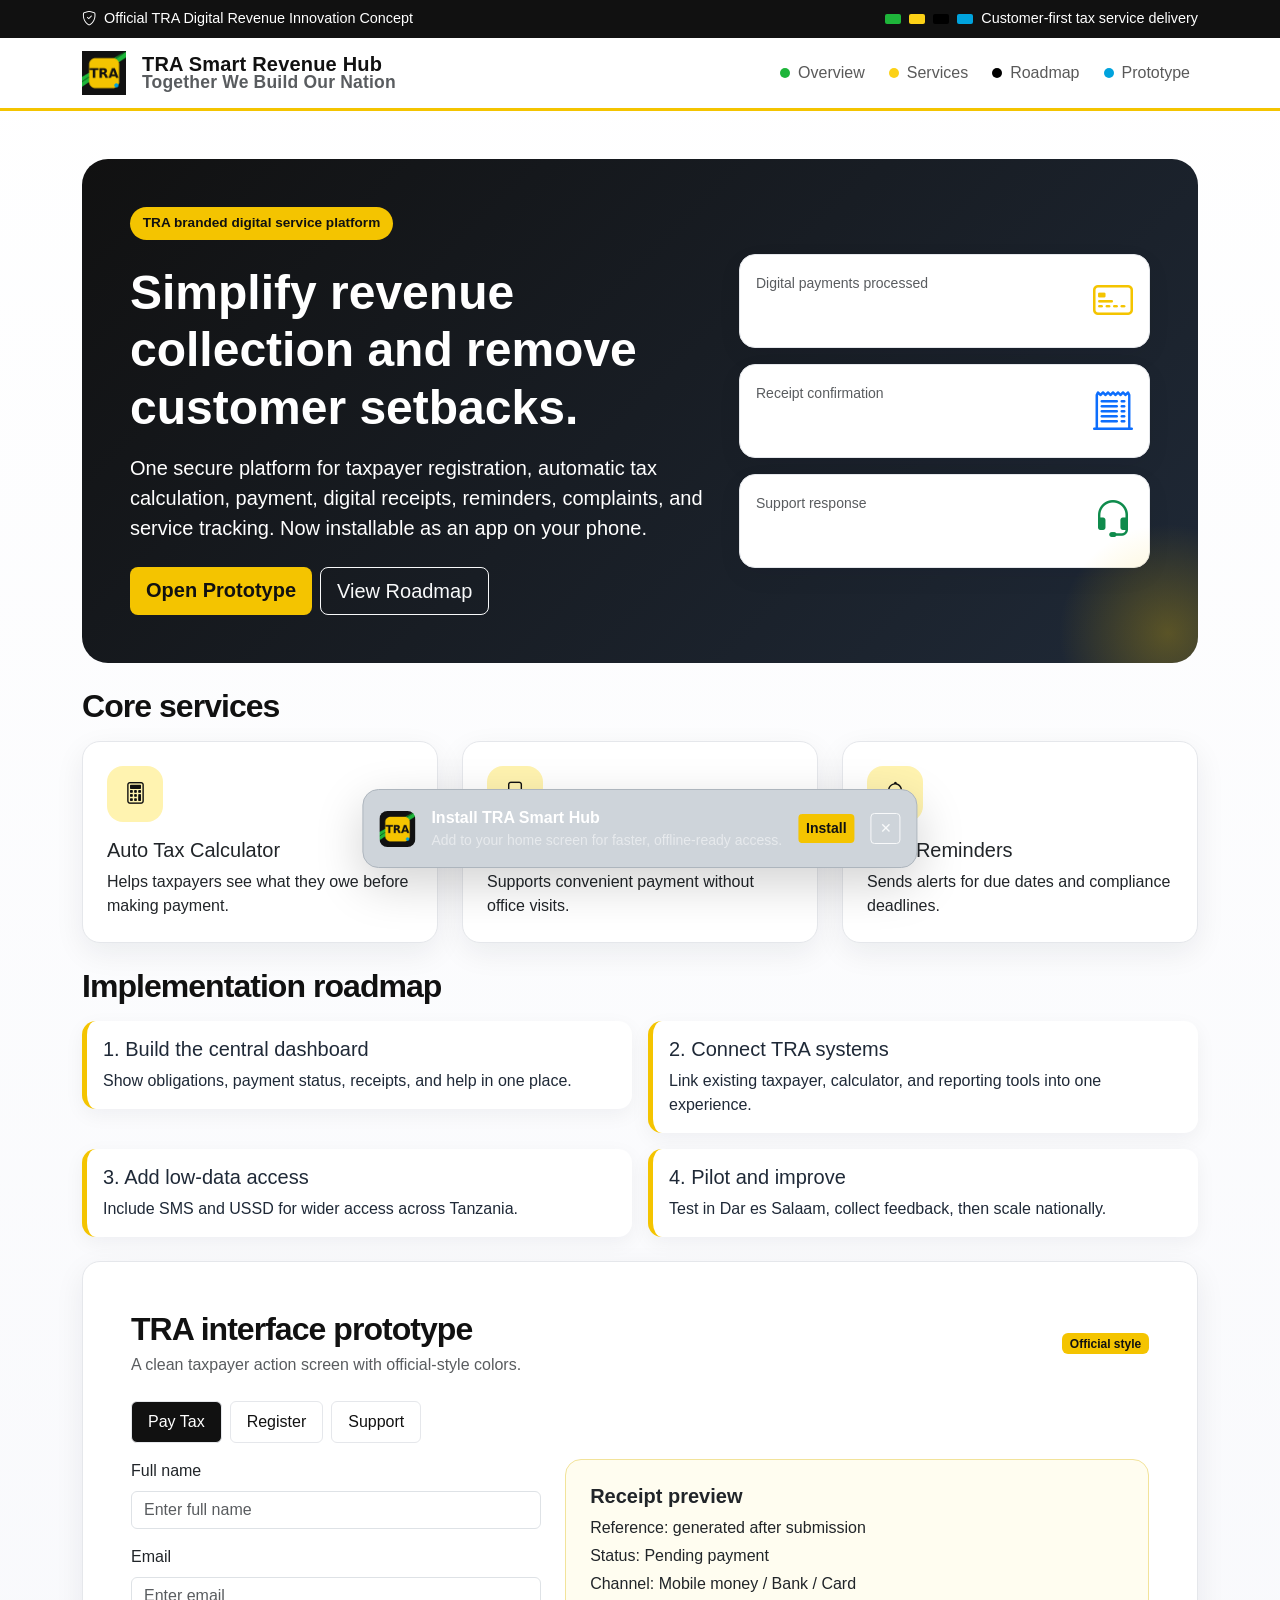
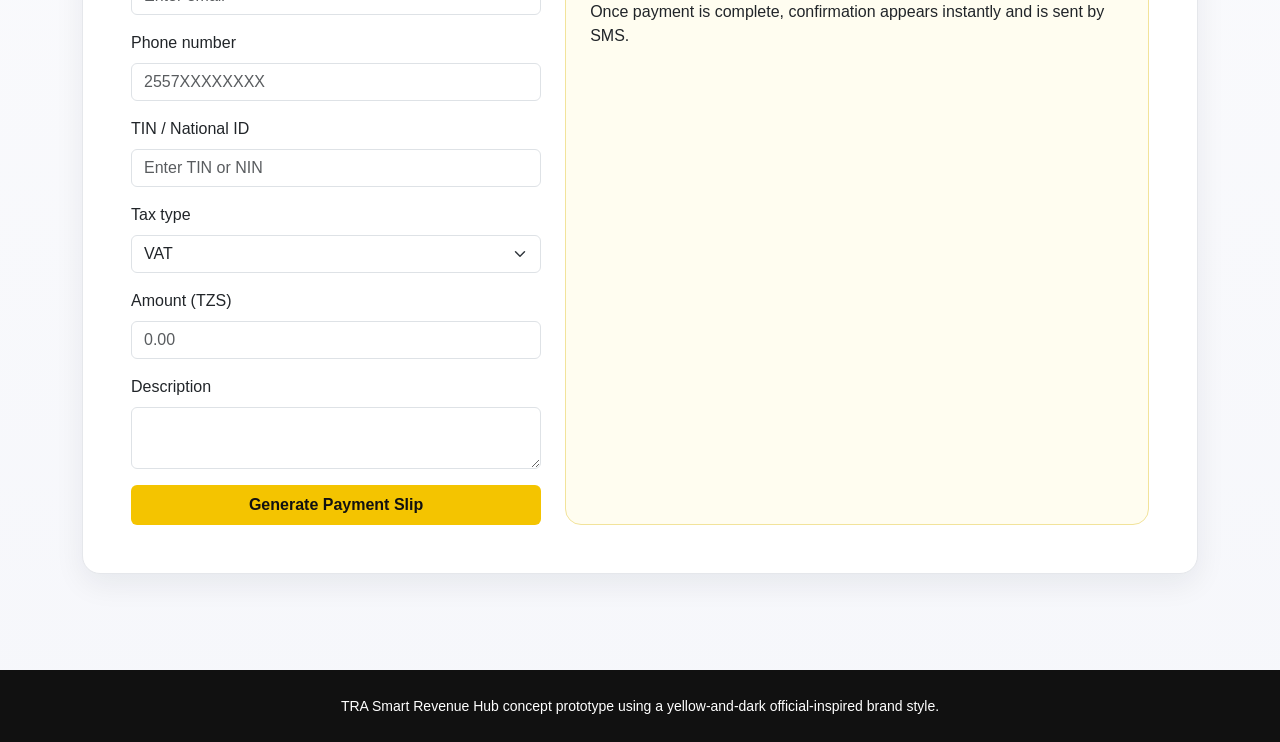
==== index.html @ e72dc8fc "Add files via upload" ====
<!DOCTYPE html>
<html lang="en">
<head>
  <meta charset="UTF-8" />
  <meta name="viewport" content="width=device-width, initial-scale=1.0, viewport-fit=cover" />
  <title>TRA Smart Revenue Hub</title>
  <meta name="description" content="Official-style TRA digital revenue platform for taxpayer registration, tax calculation, payment, digital receipts, and service tracking across Tanzania." />

  <!-- ===================== PWA: Web App Manifest ===================== -->
  <link rel="manifest" href="manifest.json" />

  <!-- ===================== PWA: Theme + Status Bar Colors ===================== -->
  <meta name="theme-color" content="#f4c400" />
  <meta name="background-color" content="#f6f7fb" />

  <!-- ===================== PWA: iOS / Apple-specific tags ===================== -->
  <!-- iOS Safari does not read manifest.json fully, so these tags are required for a native-like install -->
  <meta name="apple-mobile-web-app-capable" content="yes" />
  <meta name="apple-mobile-web-app-status-bar-style" content="black-translucent" />
  <meta name="apple-mobile-web-app-title" content="TRA Smart Hub" />
  <link rel="apple-touch-icon" href="assets/icons/apple-touch-icon.png" />

  <!-- ===================== PWA: Favicons ===================== -->
  <link rel="icon" type="image/png" sizes="32x32" href="assets/icons/favicon-32.png" />
  <link rel="icon" type="image/png" sizes="16x16" href="assets/icons/favicon-16.png" />

  <!-- ===================== PWA: Windows Tile ===================== -->
  <meta name="msapplication-TileColor" content="#f4c400" />
  <meta name="msapplication-TileImage" content="assets/icons/icon-192.png" />

  <link href="https://cdn.jsdelivr.net/npm/bootstrap@5.3.3/dist/css/bootstrap.min.css" rel="stylesheet">
  <link href="https://cdn.jsdelivr.net/npm/bootstrap-icons@1.11.3/font/bootstrap-icons.min.css" rel="stylesheet">
  <style>
    :root {
      --tra-yellow: #f4c400;
      --tra-yellow-soft: #fff3b0;
      --tra-dark: #111111;
      --tra-dark-2: #1f2937;
      --tra-bg: #f6f7fb;
      --tra-border: #e5e7eb;
      --tra-success: #0f8b4c;
      --tz-green: #1EB53A;
      --tz-yellow: #FCD116;
      --tz-black: #000000;
      --tz-blue: #00A3DD;
    }

    body {
      background: linear-gradient(180deg, #ffffff 0%, var(--tra-bg) 100%);
      color: #1f2937;
      font-family: Arial, Helvetica, sans-serif;
    }

    .tra-topbar {
      background: var(--tra-dark);
      color: #fff;
      font-size: .9rem;
    }

    .tra-navbar {
      background: #fff;
      border-bottom: 3px solid var(--tra-yellow);
    }

    .tra-brand {
      font-weight: 800;
      letter-spacing: .2px;
      color: var(--tra-dark);
      text-decoration: none;
    }

    .hero {
      background: linear-gradient(135deg, var(--tra-dark), var(--tra-dark-2));
      color: #fff;
      border-radius: 26px;
      overflow: hidden;
      position: relative;
    }

    .hero::after {
      content: "";
      position: absolute;
      inset: auto -80px -80px auto;
      width: 220px;
      height: 220px;
      background: radial-gradient(circle, rgba(244,196,0,.28) 0%, rgba(244,196,0,0) 70%);
    }

    .hero-badge {
      display: inline-block;
      background: var(--tra-yellow);
      color: #111;
      font-weight: 800;
      padding: .4rem .8rem;
      border-radius: 999px;
      font-size: .85rem;
    }

    .soft-card {
      border: 1px solid var(--tra-border);
      border-radius: 18px;
      box-shadow: 0 10px 30px rgba(17, 24, 39, 0.07);
    }

    .icon-box {
      width: 56px;
      height: 56px;
      border-radius: 16px;
      display: grid;
      place-items: center;
      background: var(--tra-yellow-soft);
      color: var(--tra-dark);
      font-size: 1.4rem;
      margin-bottom: 1rem;
    }

    .step {
      border-left: 5px solid var(--tra-yellow);
      background: #fff;
      border-radius: 14px;
      padding: 1rem;
      box-shadow: 0 6px 20px rgba(17,24,39,.05);
    }

    .mini-stat {
      background: #fff;
      border-radius: 16px;
      padding: 1rem;
      box-shadow: 0 8px 24px rgba(17,24,39,.06);
      border: 1px solid var(--tra-border);
    }

    .nav-pills .nav-link {
      color: var(--tra-dark);
      background: #fff;
      border: 1px solid var(--tra-border);
      margin-right: .5rem;
    }

    .nav-pills .nav-link.active {
      background: var(--tra-dark);
      color: #fff;
    }

    .btn-tra {
      background: var(--tra-dark);
      color: #fff;
      border: 0;
      font-weight: 700;
    }

    .btn-tra:hover {
      background: #000;
      color: #fff;
    }

    .btn-tra-yellow {
      background: var(--tra-yellow);
      color: #111;
      border: 0;
      font-weight: 800;
    }

    .btn-tra-yellow:hover {
      background: #e0b800;
      color: #111;
    }

    .section-title {
      font-weight: 900;
      letter-spacing: -.03em;
      color: var(--tra-dark);
    }

    .footer-bar {
      background: var(--tra-dark);
      color: #fff;
    }

    .form-control:focus,
    .form-select:focus {
      border-color: var(--tra-yellow);
      box-shadow: 0 0 0 .2rem rgba(244,196,0,.18);
    }

    .badge-tra {
      background: var(--tra-yellow);
      color: #111;
      font-weight: 800;
    }

    .support-box {
      background: linear-gradient(135deg, #fff, #fff9d6);
      border: 1px solid #f1e39b;
      border-radius: 18px;
    }

    .flag-strip {
      width: 16px;
      height: 10px;
      display: inline-block;
      border-radius: 2px;
    }

    .flag-dot {
      width: 10px;
      height: 10px;
      display: inline-block;
      border-radius: 50%;
    }

    .flag-green { background: var(--tz-green); }
    .flag-yellow { background: var(--tz-yellow); }
    .flag-black { background: var(--tz-black); }
    .flag-blue { background: var(--tz-blue); }

    /* Install banner for the PWA */
    #installBanner {
      position: fixed;
      bottom: 16px;
      left: 50%;
      transform: translateX(-50%);
      z-index: 1080;
      max-width: 92%;
      display: none;
    }
  </style>
</head>
<body>
  <div class="tra-topbar py-2">
    <div class="container d-flex justify-content-between align-items-center flex-wrap gap-2">
      <div><i class="bi bi-shield-check me-2"></i>Official TRA Digital Revenue Innovation Concept</div>
      <div class="d-flex align-items-center gap-2">
        <span class="flag-strip flag-green"></span>
        <span class="flag-strip flag-yellow"></span>
        <span class="flag-strip flag-black"></span>
        <span class="flag-strip flag-blue"></span>
        <span>Customer-first tax service delivery</span>
      </div>
    </div>
  </div>

  <nav class="navbar navbar-expand-lg tra-navbar sticky-top">
    <div class="container">
      <a class="navbar-brand tra-brand d-flex align-items-center gap-3" href="#">
        <img
          src="assets/icons/icon-192.png"
          alt="TRA logo"
          width="44"
          height="44"
          style="object-fit: contain;"
        >
        <div class="d-flex flex-column lh-1">
          <span class="fw-bold">TRA Smart Revenue Hub</span>
          <small class="text-muted">Together We Build Our Nation</small>
        </div>
      </a>
      <button class="navbar-toggler" type="button" data-bs-toggle="collapse" data-bs-target="#navMenu">
        <span class="navbar-toggler-icon"></span>
      </button>
      <div class="collapse navbar-collapse" id="navMenu">
        <ul class="navbar-nav ms-auto align-items-lg-center gap-lg-2">
          <li class="nav-item">
            <a class="nav-link d-flex align-items-center gap-2" href="#overview">
              <span class="flag-dot flag-green"></span> Overview
            </a>
          </li>
          <li class="nav-item">
            <a class="nav-link d-flex align-items-center gap-2" href="#services">
              <span class="flag-dot flag-yellow"></span> Services
            </a>
          </li>
          <li class="nav-item">
            <a class="nav-link d-flex align-items-center gap-2" href="#build">
              <span class="flag-dot flag-black"></span> Roadmap
            </a>
          </li>
          <li class="nav-item">
            <a class="nav-link d-flex align-items-center gap-2" href="#prototype">
              <span class="flag-dot flag-blue"></span> Prototype
            </a>
          </li>
        </ul>
      </div>
    </div>
  </nav>

  <main class="container py-4 py-lg-5">
    <section id="overview" class="hero p-4 p-lg-5 mb-4">
      <div class="row align-items-center g-4 position-relative">
        <div class="col-lg-7">
          <span class="hero-badge mb-3">TRA branded digital service platform</span>
          <h1 class="display-5 fw-bold mt-2">Simplify revenue collection and remove customer setbacks.</h1>
          <p class="lead mt-3 mb-4">
            One secure platform for taxpayer registration, automatic tax calculation, payment, digital receipts,
            reminders, complaints, and service tracking. Now installable as an app on your phone.
          </p>
          <div class="d-flex gap-2 flex-wrap">
            <a href="#prototype" class="btn btn-tra-yellow btn-lg">Open Prototype</a>
            <a href="#build" class="btn btn-outline-light btn-lg">View Roadmap</a>
          </div>
        </div>
        <div class="col-lg-5">
          <div class="mini-stat mb-3">
            <div class="d-flex justify-content-between align-items-center">
              <div>
                <div class="text-muted small">Digital payments processed</div>
                <div class="h3 fw-bold mb-0">Fast</div>
              </div>
              <i class="bi bi-credit-card-2-front fs-1" style="color: var(--tra-yellow);"></i>
            </div>
          </div>
          <div class="mini-stat mb-3">
            <div class="d-flex justify-content-between align-items-center">
              <div>
                <div class="text-muted small">Receipt confirmation</div>
                <div class="h3 fw-bold mb-0">Instant</div>
              </div>
              <i class="bi bi-receipt-cutoff fs-1 text-primary"></i>
            </div>
          </div>
          <div class="mini-stat">
            <div class="d-flex justify-content-between align-items-center">
              <div>
                <div class="text-muted small">Support response</div>
                <div class="h3 fw-bold mb-0">Tracked</div>
              </div>
              <i class="bi bi-headset fs-1" style="color: var(--tra-success);"></i>
            </div>
          </div>
        </div>
      </div>
    </section>

    <section id="services" class="mb-4">
      <h2 class="section-title mb-3">Core services</h2>
      <div class="row g-4">
        <div class="col-md-4">
          <div class="card soft-card h-100">
            <div class="card-body p-4">
              <div class="icon-box"><i class="bi bi-calculator"></i></div>
              <h5 class="card-title">Auto Tax Calculator</h5>
              <p class="card-text mb-0">Helps taxpayers see what they owe before making payment.</p>
            </div>
          </div>
        </div>
        <div class="col-md-4">
          <div class="card soft-card h-100">
            <div class="card-body p-4">
              <div class="icon-box"><i class="bi bi-phone"></i></div>
              <h5 class="card-title">Mobile Money Payment</h5>
              <p class="card-text mb-0">Supports convenient payment without office visits.</p>
            </div>
          </div>
        </div>
        <div class="col-md-4">
          <div class="card soft-card h-100">
            <div class="card-body p-4">
              <div class="icon-box"><i class="bi bi-bell"></i></div>
              <h5 class="card-title">SMS Reminders</h5>
              <p class="card-text mb-0">Sends alerts for due dates and compliance deadlines.</p>
            </div>
          </div>
        </div>
      </div>
    </section>

    <section id="build" class="mb-4">
      <h2 class="section-title mb-3">Implementation roadmap</h2>
      <div class="row g-3">
        <div class="col-md-6">
          <div class="step">
            <h5 class="mb-2">1. Build the central dashboard</h5>
            <p class="mb-0">Show obligations, payment status, receipts, and help in one place.</p>
          </div>
        </div>
        <div class="col-md-6">
          <div class="step">
            <h5 class="mb-2">2. Connect TRA systems</h5>
            <p class="mb-0">Link existing taxpayer, calculator, and reporting tools into one experience.</p>
          </div>
        </div>
        <div class="col-md-6">
          <div class="step">
            <h5 class="mb-2">3. Add low-data access</h5>
            <p class="mb-0">Include SMS and USSD for wider access across Tanzania.</p>
          </div>
        </div>
        <div class="col-md-6">
          <div class="step">
            <h5 class="mb-2">4. Pilot and improve</h5>
            <p class="mb-0">Test in Dar es Salaam, collect feedback, then scale nationally.</p>
          </div>
        </div>
      </div>
    </section>

    <section id="prototype" class="card soft-card">
      <div class="card-body p-4 p-lg-5">
        <div class="d-flex justify-content-between align-items-center flex-wrap gap-2 mb-4">
          <div>
            <h2 class="section-title mb-1">TRA interface prototype</h2>
            <p class="text-muted mb-0">A clean taxpayer action screen with official-style colors.</p>
          </div>
          <span class="badge badge-tra">Official style</span>
        </div>

        <ul class="nav nav-pills mb-3" id="pills-tab" role="tablist">
          <li class="nav-item" role="presentation">
            <button class="nav-link active" data-bs-toggle="pill" data-bs-target="#pills-pay">Pay Tax</button>
          </li>
          <li class="nav-item" role="presentation">
            <button class="nav-link" data-bs-toggle="pill" data-bs-target="#pills-register">Register</button>
          </li>
          <li class="nav-item" role="presentation">
            <button class="nav-link" data-bs-toggle="pill" data-bs-target="#pills-support">Support</button>
          </li>
        </ul>

        <div class="tab-content">
          <div class="tab-pane fade show active" id="pills-pay">
            <form action="create_payment.php" method="POST" class="row g-4">
              <div class="col-lg-5">
                <label class="form-label">Full name</label>
                <input type="text" name="full_name" class="form-control" placeholder="Enter full name" required>
                <label class="form-label mt-3">Email</label>
                <input type="email" name="email" class="form-control" placeholder="Enter email" required>
                <label class="form-label mt-3">Phone number</label>
                <input type="text" name="phone_number" class="form-control" placeholder="2557XXXXXXXX" required>
                <label class="form-label mt-3">TIN / National ID</label>
                <input type="text" name="tin" class="form-control" placeholder="Enter TIN or NIN" required>
                <label class="form-label mt-3">Tax type</label>
                <select name="tax_type" class="form-select" required>
                  <option value="VAT">VAT</option>
                  <option value="PAYE">PAYE</option>
                  <option value="Digital Service Tax">Digital Service Tax</option>
                  <option value="Motor Vehicle Tax">Motor Vehicle Tax</option>
                </select>
                <label class="form-label mt-3">Amount (TZS)</label>
                <input type="number" name="amount" min="1" class="form-control" placeholder="0.00" required>
                <label class="form-label mt-3">Description</label>
                <textarea name="description" class="form-control" rows="2"></textarea>
                <button type="submit" class="btn btn-tra-yellow mt-3 w-100 py-2">Generate Payment Slip</button>
              </div>
              <div class="col-lg-7">
                <div class="p-4 rounded-4 h-100" style="background: #fffdf0; border: 1px solid #f2e39a;">
                  <h5 class="fw-bold">Receipt preview</h5>
                  <p class="mb-1">Reference: generated after submission</p>
                  <p class="mb-1">Status: Pending payment</p>
                  <p class="mb-1">Channel: Mobile money / Bank / Card</p>
                  <p class="mb-0">Once payment is complete, confirmation appears instantly and is sent by SMS.</p>
                </div>
              </div>
            </form>
          </div>

          <div class="tab-pane fade" id="pills-register">
            <div class="row g-3">
              <div class="col-md-6">
                <input type="text" class="form-control" placeholder="Full name">
              </div>
              <div class="col-md-6">
                <input type="text" class="form-control" placeholder="TIN / NIN / Phone number">
              </div>
              <div class="col-md-12">
                <input type="email" class="form-control" placeholder="Email address">
              </div>
              <div class="col-md-12">
                <button class="btn btn-tra px-4">Create account</button>
              </div>
            </div>
          </div>

          <div class="tab-pane fade" id="pills-support">
            <div class="support-box p-4">
              <h5 class="fw-bold">Customer support</h5>
              <div class="row g-3">
                <div class="col-md-12">
                  <input type="text" class="form-control" placeholder="Issue title">
                </div>
                <div class="col-md-12">
                  <textarea class="form-control" rows="4" placeholder="Describe the problem"></textarea>
                </div>
                <div class="col-md-12">
                  <button class="btn btn-tra-yellow px-4">Submit complaint</button>
                </div>
              </div>
            </div>
          </div>
        </div>
      </div>
    </section>
  </main>

  <!-- ===================== PWA: Install prompt banner ===================== -->
  <div id="installBanner" class="alert alert-dark shadow-lg d-flex align-items-center gap-3 rounded-4 p-3">
    <img src="assets/icons/icon-192.png" width="36" height="36" alt="App icon" style="border-radius:8px;">
    <div class="flex-grow-1">
      <div class="fw-bold text-white">Install TRA Smart Hub</div>
      <div class="text-white-50 small">Add to your home screen for faster, offline-ready access.</div>
    </div>
    <button id="installBtn" class="btn btn-tra-yellow btn-sm">Install</button>
    <button id="dismissBtn" class="btn btn-outline-light btn-sm">✕</button>
  </div>

  <footer class="footer-bar py-4 mt-5">
    <div class="container text-center">
      <small>TRA Smart Revenue Hub concept prototype using a yellow-and-dark official-inspired brand style.</small>
    </div>
  </footer>

  <script src="https://cdn.jsdelivr.net/npm/bootstrap@5.3.3/dist/js/bootstrap.bundle.min.js"></script>

  <!-- ===================== PWA: Service worker registration ===================== -->
  <script>
    if ('serviceWorker' in navigator) {
      window.addEventListener('load', () => {
        navigator.serviceWorker
          .register('service-worker.js')
          .then((reg) => console.log('TRA Smart Hub service worker registered', reg.scope))
          .catch((err) => console.error('Service worker registration failed', err));
      });
    }

    // Custom "Add to Home Screen" prompt (Android/Chrome). iOS Safari has no beforeinstallprompt
    // event — users add via the native Share > "Add to Home Screen" menu instead.
    let deferredPrompt;
    const installBanner = document.getElementById('installBanner');
    const installBtn = document.getElementById('installBtn');
    const dismissBtn = document.getElementById('dismissBtn');

    window.addEventListener('beforeinstallprompt', (e) => {
      e.preventDefault();
      deferredPrompt = e;
      if (!localStorage.getItem('tra_pwa_install_dismissed')) {
        installBanner.style.display = 'flex';
      }
    });

    installBtn?.addEventListener('click', async () => {
      installBanner.style.display = 'none';
      if (!deferredPrompt) return;
      deferredPrompt.prompt();
      await deferredPrompt.userChoice;
      deferredPrompt = null;
    });

    dismissBtn?.addEventListener('click', () => {
      installBanner.style.display = 'none';
      localStorage.setItem('tra_pwa_install_dismissed', '1');
    });

    window.addEventListener('appinstalled', () => {
      installBanner.style.display = 'none';
    });
  </script>
</body>
</html>
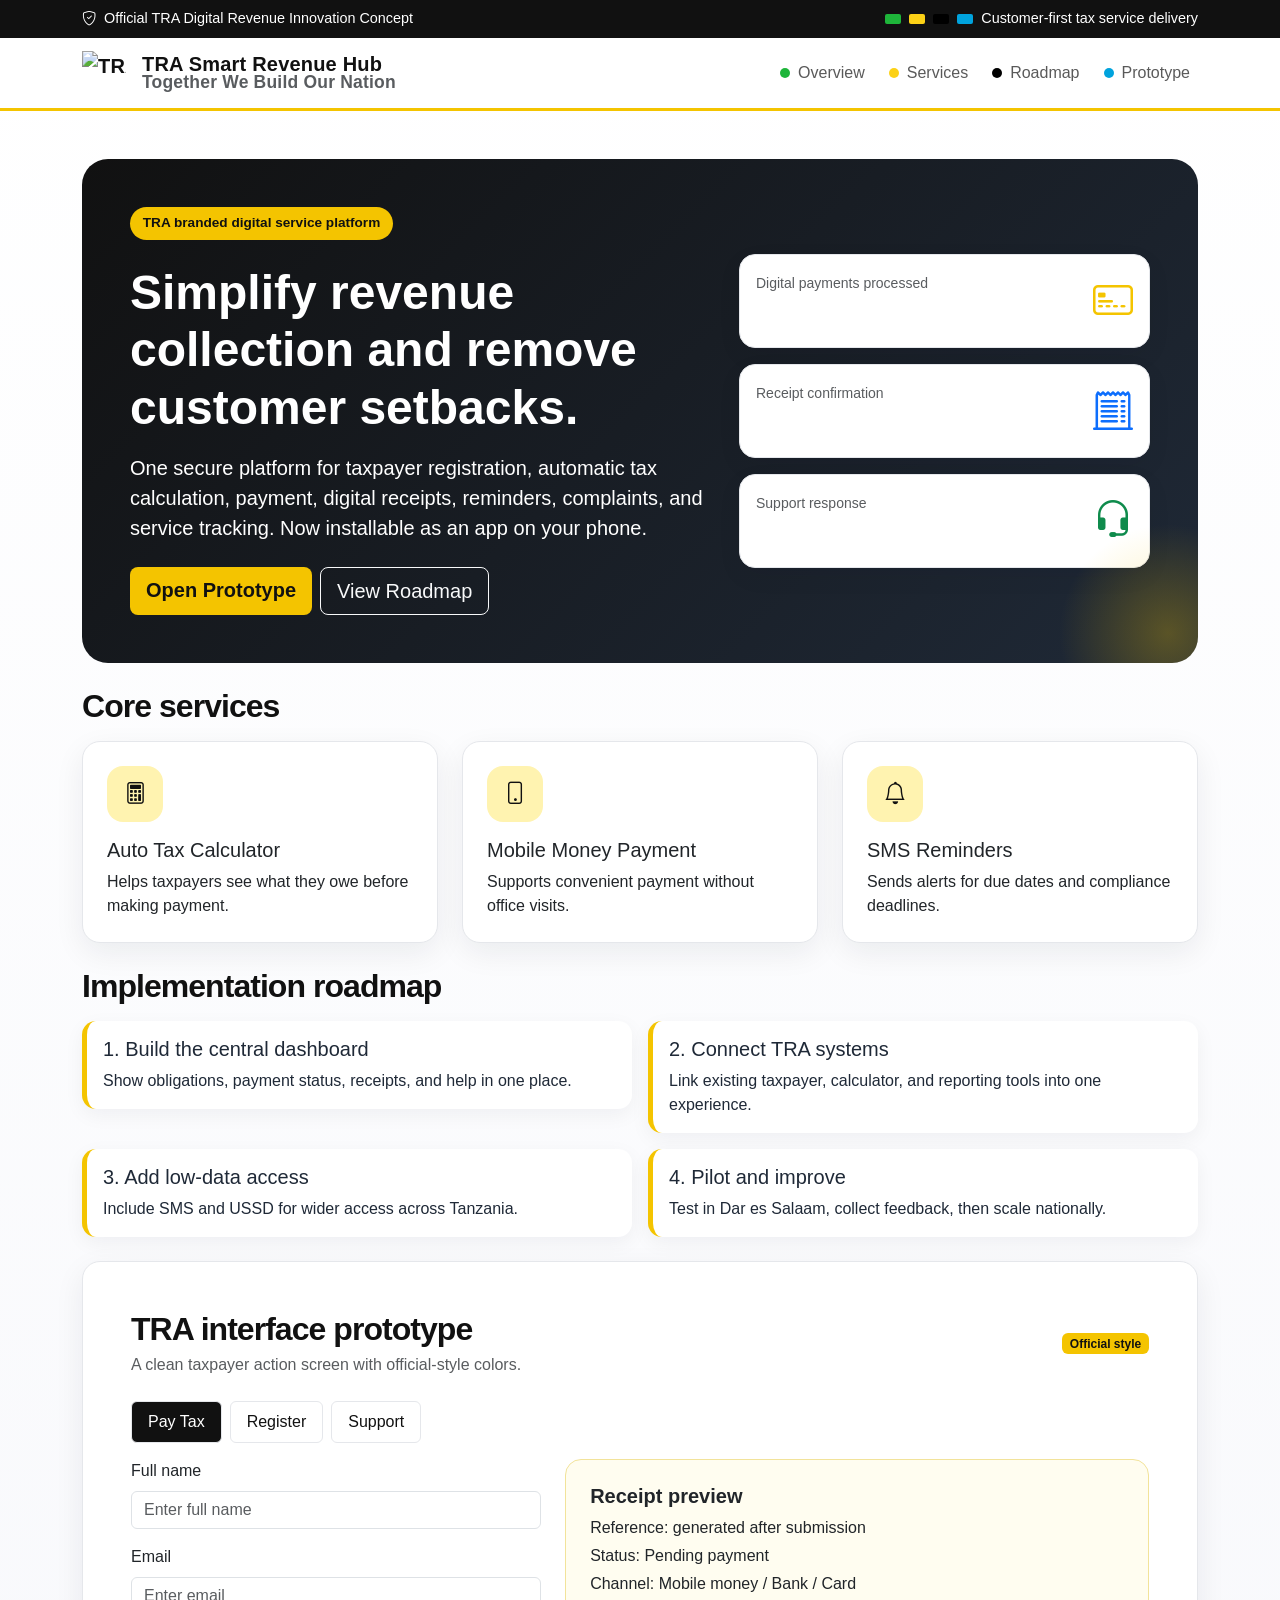
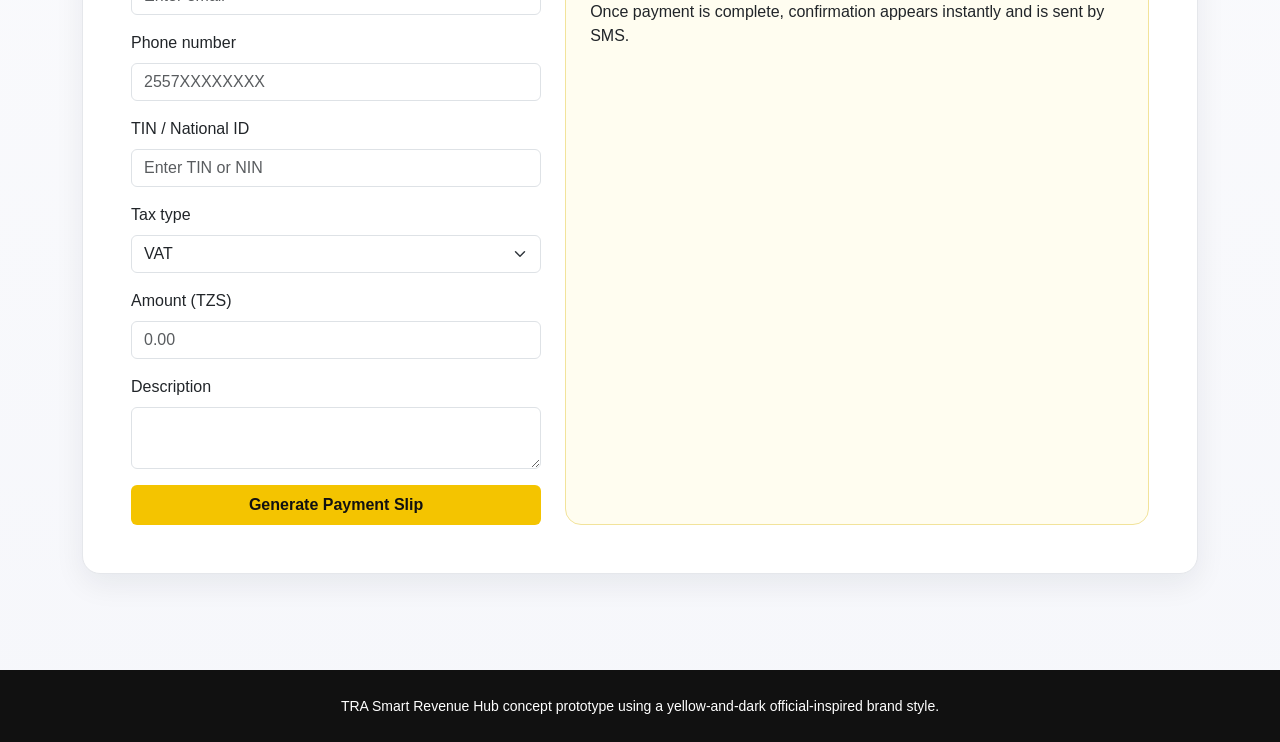
==== commit 0beec37a: "Add files via upload" ====
--- a/index.html
+++ b/index.html
@@ -217,12 +217,27 @@
     /* Install banner for the PWA */
     #installBanner {
       position: fixed;
-      bottom: 16px;
-      left: 50%;
-      transform: translateX(-50%);
+      left: 12px;
+      right: 12px;
+      bottom: 12px;
       z-index: 1080;
-      max-width: 92%;
+      max-width: 380px;
+      margin-left: auto;
+      margin-right: auto;
       display: none;
+    }
+    #installBanner .install-title-row {
+      display: flex;
+      align-items: center;
+      gap: 10px;
+    }
+    #installBanner .install-title-row .install-title {
+      flex: 1 1 auto;
+      min-width: 0;
+    }
+    #installBanner .install-title-row img,
+    #installBanner .install-title-row button {
+      flex-shrink: 0;
     }
   </style>
 </head>
@@ -493,14 +508,14 @@
   </main>
 
   <!-- ===================== PWA: Install prompt banner ===================== -->
-  <div id="installBanner" class="alert alert-dark shadow-lg d-flex align-items-center gap-3 rounded-4 p-3">
-    <img src="assets/icons/icon-192.png" width="36" height="36" alt="App icon" style="border-radius:8px;">
-    <div class="flex-grow-1">
-      <div class="fw-bold text-white">Install TRA Smart Hub</div>
-      <div class="text-white-50 small">Add to your home screen for faster, offline-ready access.</div>
+  <div id="installBanner" class="alert alert-dark shadow-lg rounded-4 p-3" role="alert">
+    <div class="install-title-row mb-2">
+      <img src="assets/icons/icon-192.png" width="32" height="32" alt="App icon" style="border-radius:8px;">
+      <div class="install-title fw-bold text-white">Install TRA Smart Hub</div>
+      <button id="dismissBtn" type="button" class="btn btn-outline-light btn-sm" aria-label="Dismiss">✕</button>
     </div>
-    <button id="installBtn" class="btn btn-tra-yellow btn-sm">Install</button>
-    <button id="dismissBtn" class="btn btn-outline-light btn-sm">✕</button>
+    <div class="text-white-50 small mb-2">Add to your home screen for faster, offline-ready access.</div>
+    <button id="installBtn" class="btn btn-tra-yellow btn-sm w-100">Install</button>
   </div>
 
   <footer class="footer-bar py-4 mt-5">
@@ -529,29 +544,52 @@
     const installBtn = document.getElementById('installBtn');
     const dismissBtn = document.getElementById('dismissBtn');
 
+    const INSTALL_DISMISSED_KEY = 'tra_pwa_install_dismissed';
+
+    function hideInstallBanner() {
+      if (installBanner) installBanner.style.display = 'none';
+    }
+
     window.addEventListener('beforeinstallprompt', (e) => {
       e.preventDefault();
       deferredPrompt = e;
-      if (!localStorage.getItem('tra_pwa_install_dismissed')) {
-        installBanner.style.display = 'flex';
+      if (!localStorage.getItem(INSTALL_DISMISSED_KEY) && installBanner) {
+        installBanner.style.display = 'block';
+        // Safety net: never let the banner sit on screen indefinitely.
+        setTimeout(hideInstallBanner, 15000);
       }
     });
 
     installBtn?.addEventListener('click', async () => {
-      installBanner.style.display = 'none';
-      if (!deferredPrompt) return;
-      deferredPrompt.prompt();
-      await deferredPrompt.userChoice;
-      deferredPrompt = null;
+      // Remember the user's action immediately so the banner never gets stuck.
+      localStorage.setItem(INSTALL_DISMISSED_KEY, '1');
+
+      if (!deferredPrompt) {
+        hideInstallBanner();
+        alert('To install: open your browser menu and choose "Add to Home Screen" or "Install app".');
+        return;
+      }
+
+      try {
+        deferredPrompt.prompt();
+        const choice = await deferredPrompt.userChoice;
+        console.log('Install prompt outcome:', choice.outcome);
+      } catch (err) {
+        console.error('Install prompt failed', err);
+      } finally {
+        deferredPrompt = null;
+        hideInstallBanner();
+      }
     });
 
     dismissBtn?.addEventListener('click', () => {
-      installBanner.style.display = 'none';
-      localStorage.setItem('tra_pwa_install_dismissed', '1');
+      localStorage.setItem(INSTALL_DISMISSED_KEY, '1');
+      hideInstallBanner();
     });
 
     window.addEventListener('appinstalled', () => {
-      installBanner.style.display = 'none';
+      localStorage.setItem(INSTALL_DISMISSED_KEY, '1');
+      hideInstallBanner();
     });
   </script>
 </body>
